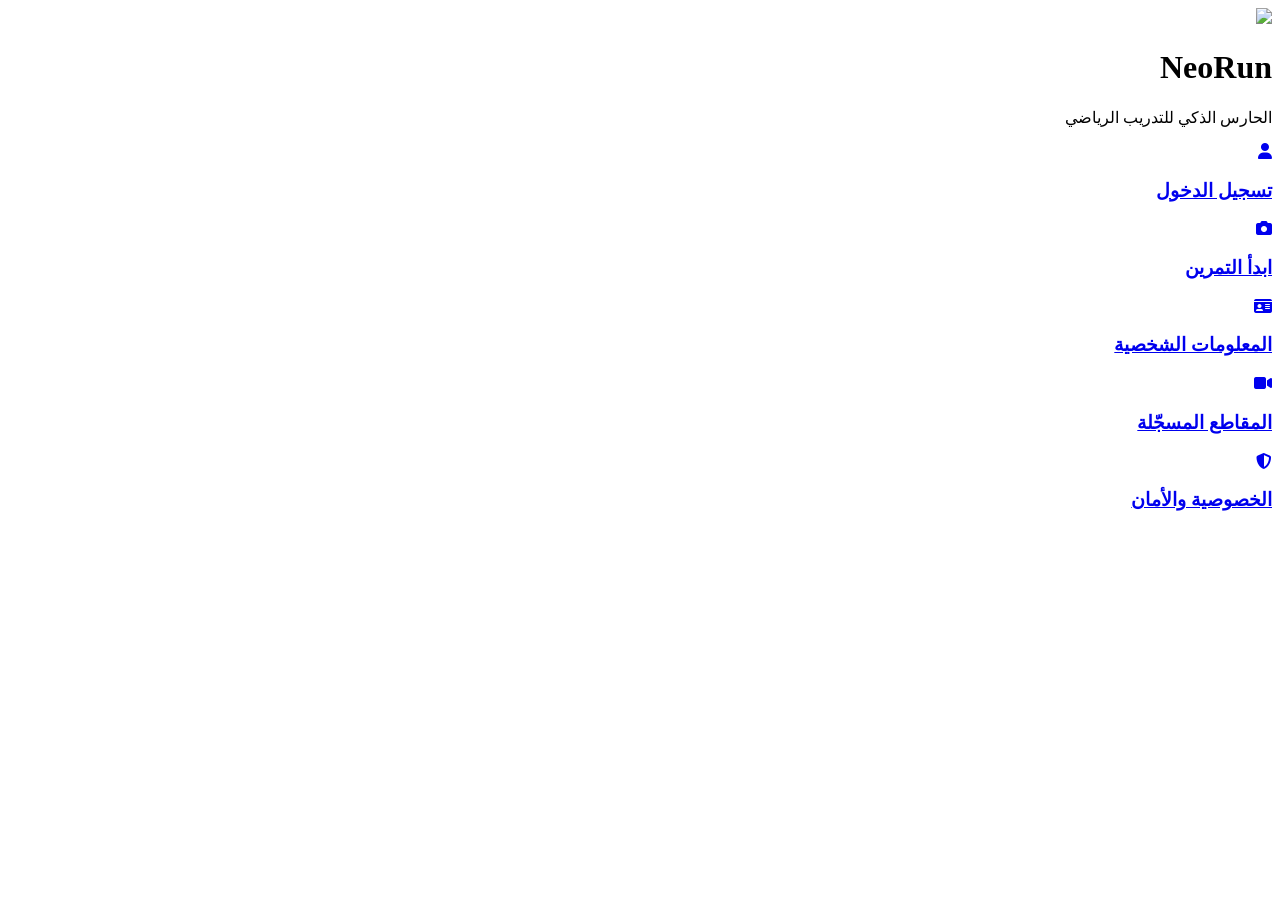
==== index.html @ 6d7654e7 "Add files via upload" ====
<!DOCTYPE html>
<html lang="ar" dir="rtl">
<head>
    <meta charset="UTF-8">
    <title>NeoRun</title>

    <!-- Tailwind CSS -->
    <script src="https://cdn.tailwindcss.com"></script>

    <!-- Icons -->
    <link rel="stylesheet" href="https://cdnjs.cloudflare.com/ajax/libs/font-awesome/6.5.0/css/all.min.css">

</head>

<body class="bg-gray-100">

    <!-- الهيدر مع اللوقو -->
    <header class="bg-gradient-to-r from-blue-800 to-purple-700 text-white p-6 shadow-lg flex items-center gap-4">
        <img src="assets/logo.png" class="w-16 h-16 rounded-full shadow-lg">
        <div>
            <h1 class="text-4xl font-bold">NeoRun</h1>
            <p class="text-lg opacity-90">الحارس الذكي للتدريب الرياضي</p>
        </div>
    </header>

    <!-- القائمة الرئيسية -->
    <div class="grid grid-cols-2 gap-6 p-6">

        <a href="login.html" class="p-6 bg-white rounded-xl shadow hover:shadow-xl text-center border-t-4 border-blue-700">
            <i class="fa-solid fa-user text-4xl text-blue-700 mb-3"></i>
            <h3 class="text-xl font-bold">تسجيل الدخول</h3>
        </a>

        <a href="camera.html" class="p-6 bg-white rounded-xl shadow hover:shadow-xl text-center border-t-4 border-purple-700">
            <i class="fa-solid fa-camera text-4xl text-purple-700 mb-3"></i>
            <h3 class="text-xl font-bold">ابدأ التمرين</h3>
        </a>

        <a href="profile.html" class="p-6 bg-white rounded-xl shadow hover:shadow-xl text-center border-t-4 border-blue-500">
            <i class="fa-solid fa-id-card text-4xl text-blue-500 mb-3"></i>
            <h3 class="text-xl font-bold">المعلومات الشخصية</h3>
        </a>

        <a href="videos.html" class="p-6 bg-white rounded-xl shadow hover:shadow-xl text-center border-t-4 border-purple-500">
            <i class="fa-solid fa-video text-4xl text-purple-500 mb-3"></i>
            <h3 class="text-xl font-bold">المقاطع المسجّلة</h3>
        </a>

        <a href="privacy.html" class="p-6 bg-white rounded-xl shadow hover:shadow-xl text-center col-span-2 border-t-4 border-indigo-600">
            <i class="fa-solid fa-shield-halved text-4xl text-indigo-600 mb-3"></i>
            <h3 class="text-xl font-bold">الخصوصية والأمان</h3>
        </a>

    </div>

</body>
</html>
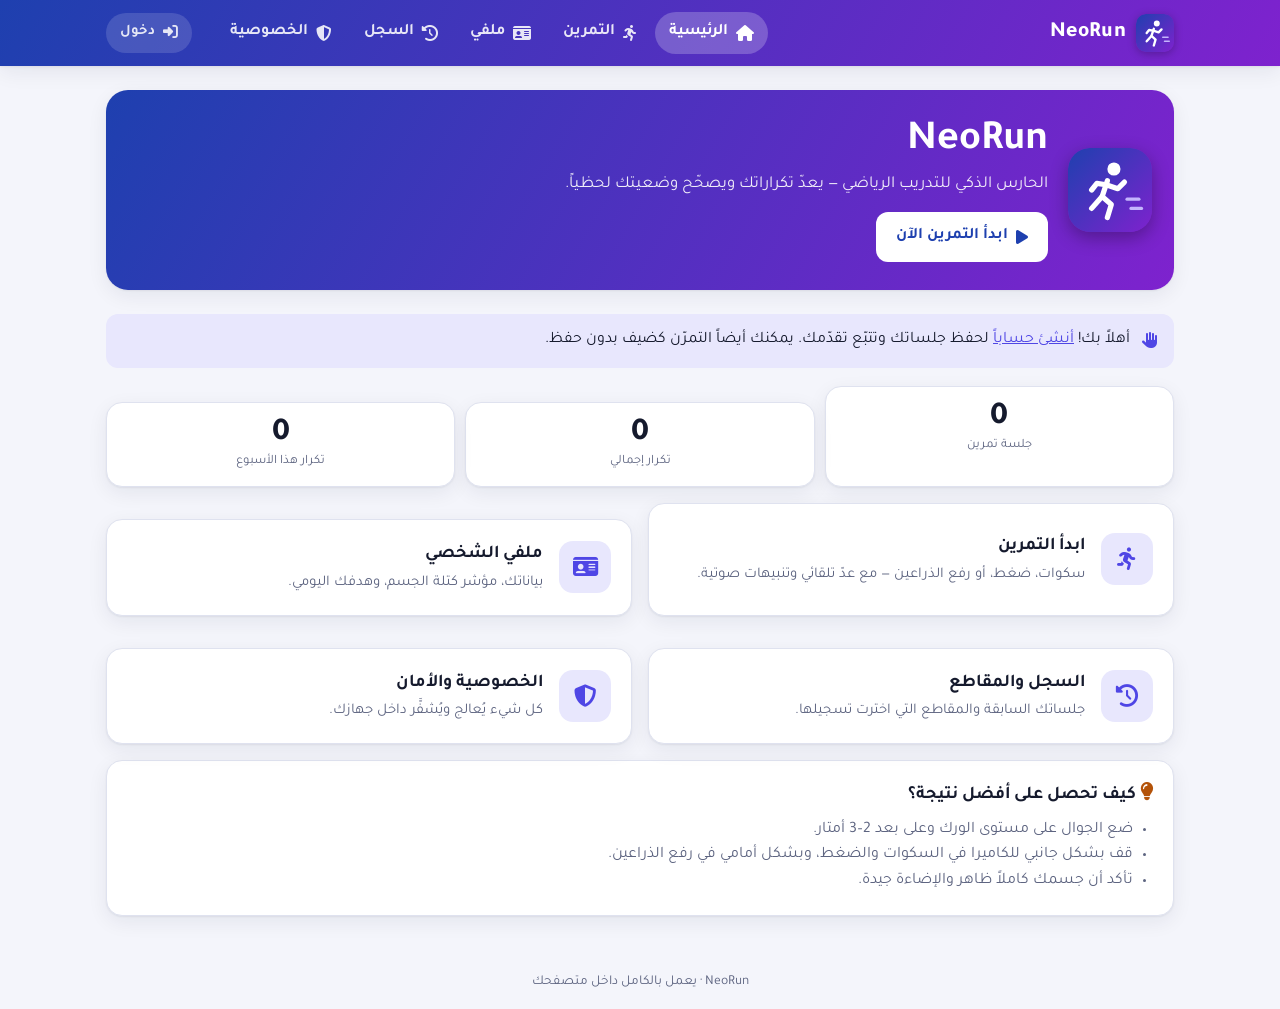
==== commit ccccef6b: "Rebuild NeoRun: real encryption, smarter trainer, new design - Fix knee/back angle calculation (swap" ====
--- a/index.html
+++ b/index.html
@@ -1,57 +1,97 @@
-<!DOCTYPE html>
-<html lang="ar" dir="rtl">
-<head>
-    <meta charset="UTF-8">
-    <title>NeoRun</title>
-
-    <!-- Tailwind CSS -->
-    <script src="https://cdn.tailwindcss.com"></script>
-
-    <!-- Icons -->
-    <link rel="stylesheet" href="https://cdnjs.cloudflare.com/ajax/libs/font-awesome/6.5.0/css/all.min.css">
-
-</head>
-
-<body class="bg-gray-100">
-
-    <!-- الهيدر مع اللوقو -->
-    <header class="bg-gradient-to-r from-blue-800 to-purple-700 text-white p-6 shadow-lg flex items-center gap-4">
-        <img src="assets/logo.png" class="w-16 h-16 rounded-full shadow-lg">
-        <div>
-            <h1 class="text-4xl font-bold">NeoRun</h1>
-            <p class="text-lg opacity-90">الحارس الذكي للتدريب الرياضي</p>
-        </div>
-    </header>
-
-    <!-- القائمة الرئيسية -->
-    <div class="grid grid-cols-2 gap-6 p-6">
-
-        <a href="login.html" class="p-6 bg-white rounded-xl shadow hover:shadow-xl text-center border-t-4 border-blue-700">
-            <i class="fa-solid fa-user text-4xl text-blue-700 mb-3"></i>
-            <h3 class="text-xl font-bold">تسجيل الدخول</h3>
-        </a>
-
-        <a href="camera.html" class="p-6 bg-white rounded-xl shadow hover:shadow-xl text-center border-t-4 border-purple-700">
-            <i class="fa-solid fa-camera text-4xl text-purple-700 mb-3"></i>
-            <h3 class="text-xl font-bold">ابدأ التمرين</h3>
-        </a>
-
-        <a href="profile.html" class="p-6 bg-white rounded-xl shadow hover:shadow-xl text-center border-t-4 border-blue-500">
-            <i class="fa-solid fa-id-card text-4xl text-blue-500 mb-3"></i>
-            <h3 class="text-xl font-bold">المعلومات الشخصية</h3>
-        </a>
-
-        <a href="videos.html" class="p-6 bg-white rounded-xl shadow hover:shadow-xl text-center border-t-4 border-purple-500">
-            <i class="fa-solid fa-video text-4xl text-purple-500 mb-3"></i>
-            <h3 class="text-xl font-bold">المقاطع المسجّلة</h3>
-        </a>
-
-        <a href="privacy.html" class="p-6 bg-white rounded-xl shadow hover:shadow-xl text-center col-span-2 border-t-4 border-indigo-600">
-            <i class="fa-solid fa-shield-halved text-4xl text-indigo-600 mb-3"></i>
-            <h3 class="text-xl font-bold">الخصوصية والأمان</h3>
-        </a>
-
-    </div>
-
-</body>
-</html>+<!DOCTYPE html>
+<html lang="ar" dir="rtl">
+<head>
+<meta charset="UTF-8">
+<meta name="viewport" content="width=device-width, initial-scale=1">
+<meta name="theme-color" content="#1e40af">
+<meta name="description" content="NeoRun — مدرّب ذكي يتتبع حركتك بالكاميرا، يعدّ تكراراتك ويصحّح وضعيتك، وكل شيء يعمل داخل جهازك.">
+<title>NeoRun — الحارس الذكي للتدريب الرياضي</title>
+<link rel="icon" href="assets/logo.svg" type="image/svg+xml">
+<link rel="preconnect" href="https://fonts.googleapis.com">
+<link rel="preconnect" href="https://fonts.gstatic.com" crossorigin>
+<link rel="stylesheet" href="https://fonts.googleapis.com/css2?family=Tajawal:wght@400;500;700;800&display=swap">
+<link rel="stylesheet" href="https://cdnjs.cloudflare.com/ajax/libs/font-awesome/6.5.0/css/all.min.css">
+<link rel="stylesheet" href="style.css">
+</head>
+<body>
+
+<main>
+  <section class="hero">
+    <img src="assets/logo.svg" alt="شعار NeoRun">
+    <div class="hero-text">
+      <h1>NeoRun</h1>
+      <p>الحارس الذكي للتدريب الرياضي — يعدّ تكراراتك ويصحّح وضعيتك لحظياً.</p>
+      <a class="btn light" href="camera.html"><i class="fa-solid fa-play"></i> ابدأ التمرين الآن</a>
+    </div>
+  </section>
+
+  <div id="welcome" class="notice hidden">
+    <i class="fa-solid fa-hand"></i>
+    <div id="welcome-text"></div>
+  </div>
+
+  <section class="grid stats" id="stats" aria-label="إحصائياتك" hidden>
+    <div class="card stat"><div class="value" id="st-sessions">0</div><div class="label">جلسة تمرين</div></div>
+    <div class="card stat"><div class="value" id="st-reps">0</div><div class="label">تكرار إجمالي</div></div>
+    <div class="card stat"><div class="value" id="st-week">0</div><div class="label">تكرار هذا الأسبوع</div></div>
+  </section>
+
+  <section class="grid grid-2" style="margin-top:16px">
+    <a href="camera.html" class="card tile">
+      <span class="icon"><i class="fa-solid fa-person-running"></i></span>
+      <div><h3>ابدأ التمرين</h3><p>سكوات، ضغط، أو رفع الذراعين — مع عدّ تلقائي وتنبيهات صوتية.</p></div>
+    </a>
+    <a href="profile.html" class="card tile">
+      <span class="icon"><i class="fa-solid fa-id-card"></i></span>
+      <div><h3>ملفي الشخصي</h3><p>بياناتك، مؤشر كتلة الجسم، وهدفك اليومي.</p></div>
+    </a>
+    <a href="videos.html" class="card tile">
+      <span class="icon"><i class="fa-solid fa-clock-rotate-left"></i></span>
+      <div><h3>السجل والمقاطع</h3><p>جلساتك السابقة والمقاطع التي اخترت تسجيلها.</p></div>
+    </a>
+    <a href="privacy.html" class="card tile">
+      <span class="icon"><i class="fa-solid fa-shield-halved"></i></span>
+      <div><h3>الخصوصية والأمان</h3><p>كل شيء يُعالج ويُشفَّر داخل جهازك.</p></div>
+    </a>
+  </section>
+
+  <section class="card" style="margin-top:16px">
+    <h3><i class="fa-solid fa-lightbulb" style="color:var(--warn)"></i> كيف تحصل على أفضل نتيجة؟</h3>
+    <ul class="muted" style="margin:0;padding-inline-start:20px">
+      <li>ضع الجوال على مستوى الورك وعلى بعد 2–3 أمتار.</li>
+      <li>قف بشكل جانبي للكاميرا في السكوات والضغط، وبشكل أمامي في رفع الذراعين.</li>
+      <li>تأكد أن جسمك كاملاً ظاهر والإضاءة جيدة.</li>
+    </ul>
+  </section>
+</main>
+
+<footer class="site-footer">NeoRun · يعمل بالكامل داخل متصفحك</footer>
+
+<script src="js/common.js"></script>
+<script>
+(async function () {
+  const user = NR.currentUser();
+  if (!user) {
+    document.getElementById("welcome").classList.remove("hidden");
+    document.getElementById("welcome-text").innerHTML =
+      'أهلاً بك! <a href="login.html">أنشئ حساباً</a> لحفظ جلساتك وتتبّع تقدّمك. يمكنك أيضاً التمرّن كضيف بدون حفظ.';
+    return;
+  }
+  const [history, profile] = await Promise.all([
+    NR.loadUserData("history", []),
+    NR.loadUserData("profile", {}),
+  ]);
+  const weekAgo = Date.now() - 7 * 864e5;
+  document.getElementById("stats").hidden = false;
+  document.getElementById("st-sessions").textContent = history.length;
+  document.getElementById("st-reps").textContent = history.reduce((s, h) => s + (h.reps || 0), 0);
+  document.getElementById("st-week").textContent =
+    history.filter((h) => h.date >= weekAgo).reduce((s, h) => s + (h.reps || 0), 0);
+
+  const name = profile.name || user;
+  document.getElementById("welcome").classList.remove("hidden");
+  document.getElementById("welcome-text").textContent = `مرحباً ${name}! جاهز لتمرين اليوم؟`;
+})();
+</script>
+</body>
+</html>
--- a/style.css
+++ b/style.css
@@ -0,0 +1,537 @@
+/* ================= NeoRun — نظام التصميم ================= */
+:root {
+  --bg: #f4f5fb;
+  --surface: #ffffff;
+  --surface-2: #eef0f8;
+  --text: #151a2d;
+  --muted: #5d6480;
+  --border: #dfe2ef;
+  --brand-1: #1e40af;
+  --brand-2: #7e22ce;
+  --brand: #4f46e5;
+  --brand-soft: #e8e7fd;
+  --ok: #15803d;
+  --ok-soft: #dcfce7;
+  --warn: #b45309;
+  --warn-soft: #fef3c7;
+  --bad: #b91c1c;
+  --bad-soft: #fee2e2;
+  --shadow: 0 1px 2px rgba(20, 24, 50, .06), 0 6px 20px rgba(20, 24, 50, .07);
+  --radius: 16px;
+  --gradient: linear-gradient(120deg, var(--brand-1), var(--brand-2));
+  color-scheme: light;
+}
+
+@media (prefers-color-scheme: dark) {
+  :root {
+    --bg: #0d1020;
+    --surface: #161a2e;
+    --surface-2: #1e2340;
+    --text: #eceefa;
+    --muted: #9aa1c0;
+    --border: #2a3052;
+    --brand: #8b84ff;
+    --brand-soft: #25234d;
+    --ok: #4ade80;
+    --ok-soft: #12301f;
+    --warn: #fbbf24;
+    --warn-soft: #362a10;
+    --bad: #f87171;
+    --bad-soft: #3a1717;
+    --shadow: 0 1px 2px rgba(0, 0, 0, .3), 0 8px 24px rgba(0, 0, 0, .3);
+    color-scheme: dark;
+  }
+}
+
+* { box-sizing: border-box; }
+
+html, body { margin: 0; }
+
+body {
+  font-family: "Tajawal", "Segoe UI", Tahoma, sans-serif;
+  background: var(--bg);
+  color: var(--text);
+  line-height: 1.6;
+  min-height: 100vh;
+  display: flex;
+  flex-direction: column;
+  padding-bottom: 76px; /* مساحة شريط التنقل السفلي في الجوال */
+}
+
+a { color: var(--brand); }
+
+img, video, canvas { max-width: 100%; }
+
+/* ---------- الهيدر ---------- */
+.topbar {
+  background: var(--gradient);
+  color: #fff;
+  box-shadow: var(--shadow);
+  position: sticky;
+  top: 0;
+  z-index: 40;
+}
+
+.topbar-inner {
+  max-width: 1100px;
+  margin: 0 auto;
+  padding: 12px 16px;
+  display: flex;
+  align-items: center;
+  gap: 16px;
+}
+
+.brand {
+  display: flex;
+  align-items: center;
+  gap: 10px;
+  color: #fff;
+  text-decoration: none;
+  font-weight: 800;
+  font-size: 1.35rem;
+  letter-spacing: .3px;
+}
+
+.brand img { width: 38px; height: 38px; border-radius: 10px; box-shadow: 0 2px 8px rgba(0,0,0,.25); }
+
+.nav-links {
+  display: none;
+  gap: 4px;
+  margin-inline-start: auto;
+}
+
+.nav-links a, .user-chip {
+  color: #fff;
+  text-decoration: none;
+  padding: 8px 14px;
+  border-radius: 999px;
+  font-weight: 600;
+  opacity: .88;
+  display: inline-flex;
+  align-items: center;
+  gap: 8px;
+}
+
+.nav-links a:hover { background: rgba(255,255,255,.14); opacity: 1; }
+.nav-links a.active { background: rgba(255,255,255,.22); opacity: 1; }
+
+.user-chip {
+  background: rgba(255,255,255,.16);
+  margin-inline-start: auto;
+  font-size: .92rem;
+  border: 0;
+  cursor: pointer;
+  font-family: inherit;
+}
+
+@media (min-width: 860px) {
+  .nav-links { display: flex; }
+  .user-chip { margin-inline-start: 8px; }
+  .bottom-nav { display: none !important; }
+  body { padding-bottom: 0; }
+}
+
+/* ---------- شريط التنقل السفلي (جوال) ---------- */
+.bottom-nav {
+  position: fixed;
+  bottom: 0;
+  inset-inline: 0;
+  background: var(--surface);
+  border-top: 1px solid var(--border);
+  display: grid;
+  grid-template-columns: repeat(5, 1fr);
+  z-index: 40;
+  padding-bottom: env(safe-area-inset-bottom);
+}
+
+.bottom-nav a {
+  text-decoration: none;
+  color: var(--muted);
+  font-size: .72rem;
+  padding: 8px 2px 10px;
+  display: flex;
+  flex-direction: column;
+  align-items: center;
+  gap: 3px;
+  font-weight: 600;
+}
+
+.bottom-nav a i { font-size: 1.15rem; }
+.bottom-nav a.active { color: var(--brand); }
+
+/* ---------- التخطيط ---------- */
+main {
+  width: 100%;
+  max-width: 1100px;
+  margin: 0 auto;
+  padding: 24px 16px 40px;
+  flex: 1;
+}
+
+.narrow { max-width: 560px; }
+
+.page-title {
+  font-size: clamp(1.5rem, 4vw, 2rem);
+  margin: 0 0 4px;
+  display: flex;
+  align-items: center;
+  gap: 10px;
+}
+
+.page-sub { color: var(--muted); margin: 0 0 24px; }
+
+.card {
+  background: var(--surface);
+  border: 1px solid var(--border);
+  border-radius: var(--radius);
+  box-shadow: var(--shadow);
+  padding: 20px;
+}
+
+.card + .card { margin-top: 16px; }
+
+.card h3 { margin: 0 0 8px; font-size: 1.12rem; }
+
+.grid { display: grid; gap: 16px; }
+.grid-2 { grid-template-columns: 1fr; }
+.grid-3 { grid-template-columns: 1fr; }
+
+@media (min-width: 640px) {
+  .grid-2 { grid-template-columns: repeat(2, 1fr); }
+  .grid-3 { grid-template-columns: repeat(3, 1fr); }
+}
+
+.muted { color: var(--muted); }
+.center { text-align: center; }
+.hidden { display: none !important; }
+
+/* ---------- الصفحة الرئيسية ---------- */
+.hero {
+  background: var(--gradient);
+  color: #fff;
+  border-radius: 22px;
+  padding: 28px 22px;
+  display: flex;
+  flex-wrap: wrap;
+  align-items: center;
+  gap: 20px;
+  box-shadow: var(--shadow);
+  margin-bottom: 24px;
+}
+
+.hero img { width: 84px; height: 84px; border-radius: 22px; box-shadow: 0 6px 18px rgba(0,0,0,.3); }
+.hero h1 { margin: 0; font-size: clamp(1.8rem, 6vw, 2.6rem); line-height: 1.2; }
+.hero p { margin: 4px 0 0; opacity: .92; font-size: 1.05rem; }
+.hero .btn { margin-top: 14px; }
+.hero-text { flex: 1; min-width: 220px; }
+
+.tile {
+  display: flex;
+  align-items: center;
+  gap: 16px;
+  text-decoration: none;
+  color: var(--text);
+  transition: transform .15s ease, box-shadow .15s ease;
+}
+
+.tile:hover { transform: translateY(-2px); }
+
+.tile .icon {
+  width: 52px;
+  height: 52px;
+  border-radius: 14px;
+  display: grid;
+  place-items: center;
+  font-size: 1.4rem;
+  background: var(--brand-soft);
+  color: var(--brand);
+  flex-shrink: 0;
+}
+
+.tile h3 { margin: 0; }
+.tile p { margin: 2px 0 0; color: var(--muted); font-size: .93rem; }
+
+/* ---------- الإحصائيات ---------- */
+.stat { text-align: center; padding: 16px; }
+.stat .value { font-size: 2rem; font-weight: 800; line-height: 1.1; font-variant-numeric: tabular-nums; }
+.stat .label { color: var(--muted); font-size: .9rem; }
+
+/* ---------- النماذج ---------- */
+label { display: block; font-weight: 700; margin-bottom: 6px; font-size: .95rem; }
+
+input, select {
+  width: 100%;
+  padding: 12px 14px;
+  border: 1px solid var(--border);
+  border-radius: 12px;
+  background: var(--surface-2);
+  color: var(--text);
+  font: inherit;
+  margin-bottom: 14px;
+}
+
+input:focus, select:focus {
+  outline: 2px solid var(--brand);
+  outline-offset: 1px;
+  border-color: transparent;
+}
+
+.check {
+  display: flex;
+  align-items: center;
+  gap: 10px;
+  font-weight: 600;
+  margin-bottom: 10px;
+  cursor: pointer;
+}
+
+.check input { width: 20px; height: 20px; margin: 0; accent-color: var(--brand); }
+
+.tabs {
+  display: grid;
+  grid-template-columns: 1fr 1fr;
+  background: var(--surface-2);
+  border-radius: 12px;
+  padding: 4px;
+  margin-bottom: 18px;
+}
+
+.tabs button {
+  border: 0;
+  background: transparent;
+  padding: 10px;
+  border-radius: 9px;
+  font: inherit;
+  font-weight: 700;
+  color: var(--muted);
+  cursor: pointer;
+}
+
+.tabs button.active { background: var(--surface); color: var(--text); box-shadow: var(--shadow); }
+
+/* ---------- الأزرار ---------- */
+.btn {
+  display: inline-flex;
+  align-items: center;
+  justify-content: center;
+  gap: 8px;
+  border: 0;
+  border-radius: 12px;
+  padding: 12px 20px;
+  font: inherit;
+  font-weight: 700;
+  cursor: pointer;
+  text-decoration: none;
+  background: var(--gradient);
+  color: #fff;
+  box-shadow: 0 4px 14px rgba(79, 70, 229, .3);
+  transition: opacity .15s, transform .1s;
+}
+
+.btn:hover { opacity: .93; }
+.btn:active { transform: scale(.98); }
+.btn:disabled { opacity: .5; cursor: not-allowed; }
+.btn.block { width: 100%; }
+.btn.light { background: #fff; color: var(--brand-1); box-shadow: none; }
+.btn.ghost { background: var(--surface-2); color: var(--text); box-shadow: none; border: 1px solid var(--border); }
+.btn.danger { background: var(--bad); box-shadow: none; }
+.btn.sm { padding: 7px 12px; font-size: .88rem; border-radius: 10px; }
+
+.btn-row { display: flex; flex-wrap: wrap; gap: 10px; }
+
+/* ---------- الكاميرا ---------- */
+.camera-layout { display: grid; gap: 16px; grid-template-columns: 1fr; }
+
+@media (min-width: 900px) {
+  .camera-layout { grid-template-columns: minmax(0, 1.7fr) minmax(280px, 1fr); }
+}
+
+.stage {
+  position: relative;
+  background: #000;
+  border-radius: var(--radius);
+  overflow: hidden;
+  aspect-ratio: 4 / 3;
+  box-shadow: var(--shadow);
+}
+
+.stage .mirror { position: absolute; inset: 0; transform: scaleX(-1); }
+
+.stage video, .stage canvas {
+  position: absolute;
+  inset: 0;
+  width: 100%;
+  height: 100%;
+  object-fit: contain;
+}
+
+.stage-empty {
+  position: absolute;
+  inset: 0;
+  display: grid;
+  place-items: center;
+  text-align: center;
+  color: #c7cbe0;
+  padding: 20px;
+}
+
+.stage-empty i { font-size: 2.6rem; margin-bottom: 10px; display: block; }
+
+.hud {
+  position: absolute;
+  top: 12px;
+  inset-inline: 12px;
+  display: flex;
+  justify-content: space-between;
+  gap: 8px;
+  pointer-events: none;
+}
+
+.pill {
+  background: rgba(10, 12, 30, .72);
+  color: #fff;
+  padding: 6px 12px;
+  border-radius: 999px;
+  font-weight: 700;
+  font-size: .9rem;
+  backdrop-filter: blur(4px);
+  font-variant-numeric: tabular-nums;
+}
+
+.rec-dot { color: #f87171; animation: blink 1s infinite; }
+@keyframes blink { 50% { opacity: .2; } }
+
+.rep-big {
+  font-size: 4rem;
+  font-weight: 800;
+  line-height: 1;
+  font-variant-numeric: tabular-nums;
+  background: var(--gradient);
+  -webkit-background-clip: text;
+  background-clip: text;
+  color: transparent;
+}
+
+@media (prefers-color-scheme: dark) {
+  .rep-big { background: linear-gradient(120deg, #93c5fd, #d8b4fe); -webkit-background-clip: text; background-clip: text; }
+}
+
+.progress {
+  height: 10px;
+  background: var(--surface-2);
+  border-radius: 999px;
+  overflow: hidden;
+  margin: 10px 0 4px;
+}
+
+.progress > div { height: 100%; width: 0; background: var(--gradient); transition: width .25s; }
+
+.feedback {
+  border-radius: 12px;
+  padding: 12px 14px;
+  font-weight: 700;
+  display: flex;
+  align-items: center;
+  gap: 10px;
+  background: var(--surface-2);
+}
+
+.feedback.ok { background: var(--ok-soft); color: var(--ok); }
+.feedback.warn { background: var(--warn-soft); color: var(--warn); }
+.feedback.bad { background: var(--bad-soft); color: var(--bad); }
+
+.angles { display: grid; grid-template-columns: 1fr 1fr; gap: 10px; margin-top: 12px; }
+.angles div { background: var(--surface-2); border-radius: 12px; padding: 10px; text-align: center; }
+.angles b { display: block; font-size: 1.4rem; font-variant-numeric: tabular-nums; }
+.angles span { color: var(--muted); font-size: .85rem; }
+
+/* ---------- القوائم والجداول ---------- */
+.list { list-style: none; margin: 0; padding: 0; }
+
+.list li {
+  display: flex;
+  align-items: center;
+  gap: 12px;
+  padding: 12px 0;
+  border-bottom: 1px solid var(--border);
+}
+
+.list li:last-child { border-bottom: 0; }
+
+.list .grow { flex: 1; min-width: 0; }
+.list .meta { color: var(--muted); font-size: .88rem; }
+
+.badge {
+  display: inline-block;
+  padding: 2px 10px;
+  border-radius: 999px;
+  background: var(--brand-soft);
+  color: var(--brand);
+  font-size: .8rem;
+  font-weight: 700;
+}
+
+.video-card video { width: 100%; border-radius: 12px; background: #000; aspect-ratio: 4/3; }
+.video-card .meta { color: var(--muted); font-size: .88rem; margin: 8px 0; }
+
+.empty { text-align: center; color: var(--muted); padding: 28px 10px; }
+.empty i { font-size: 2.2rem; display: block; margin-bottom: 8px; opacity: .6; }
+
+.notice {
+  display: flex;
+  gap: 12px;
+  align-items: flex-start;
+  padding: 14px 16px;
+  border-radius: 12px;
+  background: var(--brand-soft);
+  margin-bottom: 18px;
+}
+
+.notice i { color: var(--brand); margin-top: 4px; }
+
+.bmi-scale { display: flex; height: 10px; border-radius: 999px; overflow: hidden; margin-top: 10px; }
+.bmi-scale span { flex: 1; }
+
+/* ---------- الإشعارات المنبثقة ---------- */
+.toast-wrap {
+  position: fixed;
+  bottom: 90px;
+  inset-inline: 16px;
+  display: flex;
+  flex-direction: column;
+  align-items: center;
+  gap: 8px;
+  z-index: 100;
+  pointer-events: none;
+}
+
+.toast {
+  background: #151a2d;
+  color: #fff;
+  padding: 12px 18px;
+  border-radius: 12px;
+  box-shadow: 0 8px 24px rgba(0,0,0,.25);
+  font-weight: 600;
+  max-width: 420px;
+  animation: toast-in .2s ease-out;
+}
+
+.toast.ok { background: #166534; }
+.toast.bad { background: #991b1b; }
+
+@keyframes toast-in { from { opacity: 0; transform: translateY(8px); } }
+
+@media (min-width: 860px) { .toast-wrap { bottom: 24px; } }
+
+.privacy-card .icon {
+  width: 48px; height: 48px; border-radius: 14px; display: grid; place-items: center;
+  background: var(--brand-soft); color: var(--brand); font-size: 1.3rem; margin-bottom: 10px;
+}
+
+footer.site-footer { text-align: center; color: var(--muted); font-size: .85rem; padding: 16px; }
+
+/* صف إحصائيات مضغوط حتى في الجوال */
+.stats { grid-template-columns: repeat(3, 1fr); gap: 10px; }
+.stats .stat { padding: 14px 6px; }
+.stats .value { font-size: clamp(1.4rem, 6vw, 2rem); }
+.stats .label { font-size: .8rem; }
